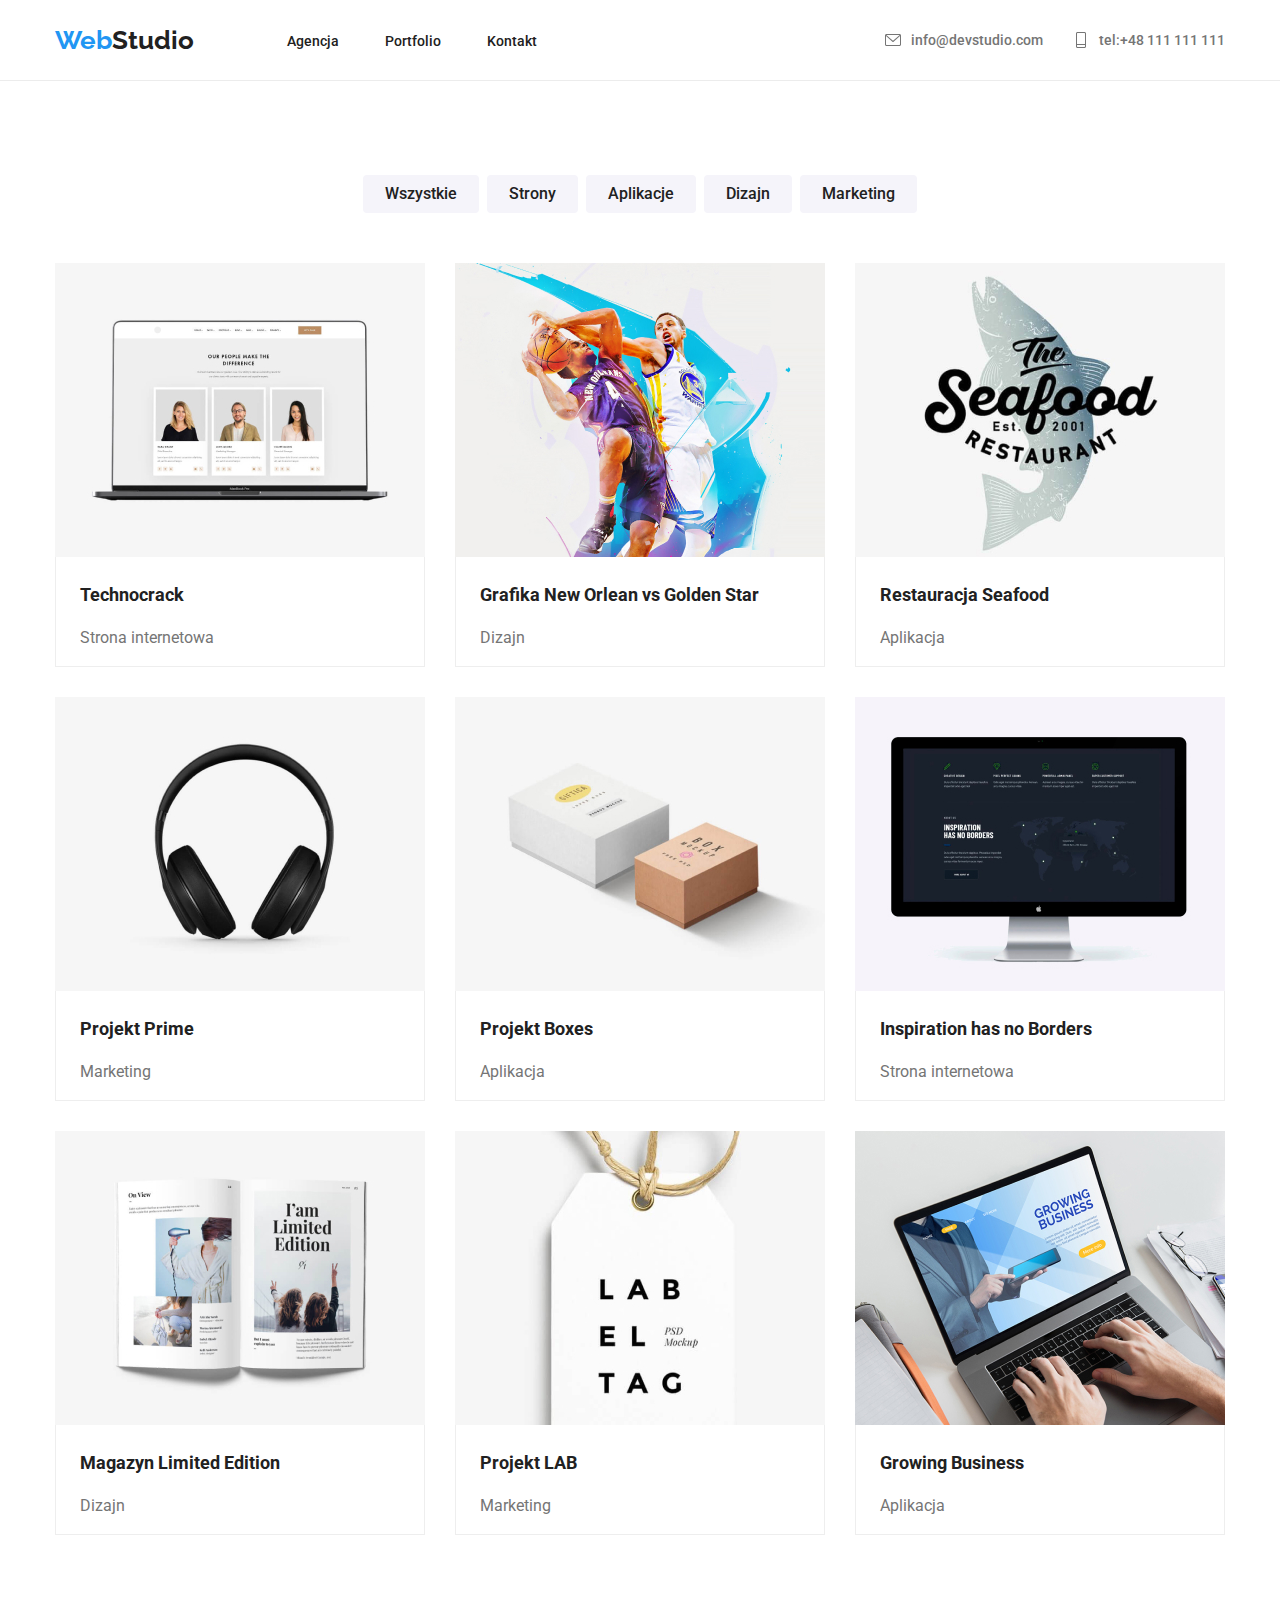
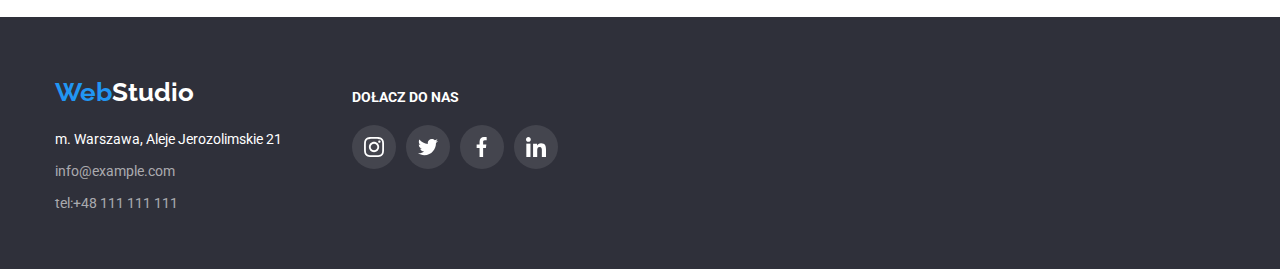
==== portfolio.html @ 484df1f5 "Initial commit" ====
<!DOCTYPE html>
<html lang="en">
  <head>
    <meta charset="UTF-8" />
    <meta http-equiv="x-ua-compatible" content="ie=edge" />
    <meta name="viewport" content="width=device-width, initial-scale=1.0" />
    <title>Document</title>
    <link href="css/style.css" rel="stylesheet" type="text/css" />
    <link rel="preconnect" href="https://fonts.googleapis.com" />
    <link rel="preconnect" href="https://fonts.gstatic.com" crossorigin />
    <link
      href="https://fonts.googleapis.com/css2?family=Raleway:wght@700&family=Roboto:wght@400;500;700;900&display=swap"
      rel="stylesheet"
    />
    <link
      rel="stylesheet"
      href="node_modules/modern-normalize/modern-normalize.css"
    />
  </head>

  <body>
    <header class="page-header">
      <div class="page-header-menu container">
        <a class="webstudio-up" href="index.html">
          <span style="color: #2196f3">Web</span>Studio
        </a>
        <nav>
          <ul class="menu">
            <li class="menu-list"><a class="menu-link" href="">Agencja</a></li>
            <li class="menu-list">
              <a class="menu-list" href="portfolio.html">Portfolio</a>
            </li>
            <li class="menu-list"><a class="menu-link" href="">Kontakt</a></li>
          </ul>
        </nav>

        <ul class="contacts">
          <li class="menu-icons">
            <a class="contacts-link" href="mailto:info@devstudio.com">
              <svg class="menu-icons-poczta">
                <use href="/images/sprite.svg/sprite.svg#icon-poczta"></use>
              </svg>
              info@devstudio.com
            </a>
          </li>

          <li class="menu-icons">
            <a class="contacts-link" href="tel:+48111111111">
              <svg class="menu-icons-telephone">
                <use href="/images/sprite.svg/sprite.svg#icon-telephone"></use>
              </svg>
              tel:+48 111 111 111
            </a>
          </li>
        </ul>
      </div>
    </header>

    <main>
      <section class="second-button">
        <div class="container">
          <ul class="second-button">
            <li class="second-page-button">
              <button type="button">Wszystkie</button>
            </li>
            <li class="second-page-button">
              <button type="button">Strony</button>
            </li>
            <li class="second-page-button">
              <button type="button">Aplikacje</button>
            </li>
            <li class="second-page-button">
              <button type="button">Dizajn</button>
            </li>
            <li class="second-page-button">
              <button type="button">Marketing</button>
            </li>
          </ul>
        </div>
      </section>

      <section class="pictures-portfolio">
        <div class="container">
          <ul class="picture">
            <li class="picture-title">
              <figure class="pictures">
                <img src="./images/12.jpg" />
                <figcaption>
                  <h5 class="picture-title">Technocrack</h5>
                  <p class="picture-title-type">Strona internetowa</p>
                </figcaption>
              </figure>
            </li>

            <li class="picture-title">
              <figure class="pictures">
                <img src="./images/9.jpg" />
                <figcaption>
                  <h5 class="picture-title">
                    Grafika New Orlean vs Golden Star
                  </h5>
                  <p class="picture-title-type">Dizajn</p>
                </figcaption>
              </figure>
            </li>

            <li class="picture-title">
              <figure class="pictures">
                <img src="./images/10.jpg" />
                <figcaption>
                  <h5 class="picture-title">Restauracja Seafood</h5>
                  <p class="picture-title-type">Aplikacja</p>
                </figcaption>
              </figure>
            </li>

            <li class="picture-title">
              <figure class="pictures">
                <img src="./images/11.jpg" />
                <figcaption>
                  <h5 class="picture-title">Projekt Prime</h5>
                  <p class="picture-title-type">Marketing</p>
                </figcaption>
              </figure>
            </li>

            <li class="picture-title">
              <figure class="pictures">
                <img src="./images/4.jpg" />
                <figcaption>
                  <h5 class="picture-title">Projekt Boxes</h5>
                  <p class="picture-title-type">Aplikacja</p>
                </figcaption>
              </figure>
            </li>

            <li class="picture-title">
              <figure class="pictures">
                <img src="./images/5.jpg" />
                <figcaption>
                  <h5 class="picture-title">Inspiration has no Borders</h5>
                  <p class="picture-title-type">Strona internetowa</p>
                </figcaption>
              </figure>
            </li>

            <li class="picture-title">
              <figure class="pictures">
                <img src="./images/6.jpg" />
                <figcaption>
                  <h5 class="picture-title">Magazyn Limited Edition</h5>
                  <p class="picture-title-type">Dizajn</p>
                </figcaption>
              </figure>
            </li>

            <li class="picture-title">
              <figure class="pictures">
                <img src="./images/7.jpg" />
                <figcaption>
                  <h5 class="picture-title">Projekt LAB</h5>
                  <p class="picture-title-type">Marketing</p>
                </figcaption>
              </figure>
            </li>

            <li class="picture-title">
              <figure class="pictures">
                <img src="./images/8.jpg" />
                <figcaption>
                  <h5 class="picture-title">Growing Business</h5>
                  <p class="picture-title-type">Aplikacja</p>
                </figcaption>
              </figure>
            </li>
          </ul>
        </div>
      </section>
    </main>

    <footer class="footer">
      <div class="page-footer-items container">
        <div class="page-footer">
          <a class="webstudio-down" href="index.html">
            <span style="color: #2196f3">Web</span>Studio
          </a>

          <address class="address">
            <ul class="contact-2">
              <li class="contacts-address">
                m. Warszawa, Aleje Jerozolimskie 21
              </li>
              <li class="contacts-email">
                <a href="mailto:info@example.com">info@example.com</a>
              </li>
              <li class="contacts-telephone">
                <a href="tel:+48111111111">tel:+48 111 111 111</a>
              </li>
            </ul>
          </address>
        </div>

        <div class="join-us-icons">
          <h4 class="join-us-title">DOŁACZ DO NAS</h4>
          <ul class="join-us-list">
            <li class="join-us">
              <a class="join-us-footer" href="#">
                <svg class="join-us-footer-icons">
                  <use
                    href="/images/sprite.svg/sprite.svg#icon-instagram"
                  ></use>
                </svg>
              </a>
            </li>

            <li class="join-us">
              <a class="join-us-footer" href="#">
                <svg class="join-us-footer-icons">
                  <use href="/images/sprite.svg/sprite.svg#icon-bird"></use>
                </svg>
              </a>
            </li>

            <li class="join-us">
              <a class="join-us-footer" href="#">
                <svg class="join-us-footer-icons">
                  <use href="/images/sprite.svg/sprite.svg#icon-facebook"></use>
                </svg>
              </a>
            </li>

            <li class="join-us">
              <a class="join-us-footer" href="#">
                <svg class="join-us-footer-icons">
                  <use href="/images/sprite.svg/sprite.svg#icon-linkedin"></use>
                </svg>
              </a>
            </li>
          </ul>
        </div>
      </div>
    </footer>
  </body>
</html>
---- css/style.css ----
:root {
    --pure-white: #FFFFFF;
    --white: #F5F4FA;
    --grey-dark: #212121;
    --grey: #757575;
    --hover: #2196F3;
}

*,
*::before,
*::after {
    box-sizing: border-box;
    margin: 0;
    padding: 0;
}

body {
    font-family: 'Roboto', 'Relaway', sans-serif;
    font-style: normal;
    background: #FFFFFF;
}

* {
    list-style-type: none;
}

.nasz-zespół {
    background: var(--white);
}

a {
    text-decoration: none;
    color: var(--grey-dark);
}

.menu a,
.contacts a {
    font-weight: 500;
    font-size: 14px;
}

.menu a:hover,
.contacts a:hover {
    color: var(--hover);
}

.contacts a {
    color: var(--grey);
}

.webstudio-up {
    cursor: pointer;
    font-family: 'Raleway';
    font-weight: 700;
    font-size: 26px;
    line-height: 1.19;
    margin-right: 93px;
}

.webstudio-down {
    display: block;
    font-family: 'Raleway';
    margin-top: 60px;
    font-style: normal;
    font-weight: 700;
    font-size: 26px;
    line-height: 1.19;
    color: var(--pure-white);
    cursor: pointer;
} 

.main-title-page {
    font-weight: 900;
    font-size: 44px;
    line-height: 1.36;
    text-align: center;
    color: var(--pure-white);
}

.main-title button {
    font-weight: 700;
    font-size: 16px;
    line-height: 1.9;
    display: flex;
    color: var(--pure-white);
    background: var(--hover);
    border: none;
    cursor: pointer;
    font-family: inherit;
}
.second-page-button button {
    font-weight: 500;
    font-size: 16px;
    line-height: 1.6;
    color: var(--grey-dark);
    background: var(--white);
    border-radius: 4px;
    font-family: inherit;
    border: none;
}

.second-page-button button:hover {
    background: var(--hover);
    color: var(--pure-white);
}

.lorem-ipsum h6 {
    font-weight: 700;
    font-size: 14px;
    line-height: 1.14;
    color: var(--grey-dark);
}

.lorem-ipsum p {
    font-weight: 400;
    font-size: 14px;
    line-height: 1.7;
    letter-spacing: 0.03em;
    color: var(--grey);
}

.title,
.customers {
    font-weight: 700;
    font-size: 36px;
    line-height: 1.17;
    color: var(--grey-dark);
}

.John-Doe {
    font-weight: 500;
    font-size: 16px;
    line-height: 1.19;
    color: var(--grey-dark);
}

.description {
    font-weight: 400;
    font-size: 16px;
    line-height: 1.19;
    color: var(--grey);
}

.footer{
    display: block;
    background-color: #2F303A;
    min-width: 100%;
    font-weight: 400;
    font-size: 14px;
    line-height: 1.7;
    color: var(--pure-white);
    font-family: inherit;
}

.picture-title {
    font-weight: 700;
    font-size: 18px;
    line-height: 2;
    color: var(--grey-dark);
}
.picture-title-type {
    font-weight: 400;
    font-size: 16px;
    line-height: 1.9;
    color: var(--grey);
}

/* position and background */

img {
    display: block;
}

.container {
    max-width: 1200px;
    padding: 0 15px;
    align-items: center;
    margin: 0 auto;
}

header .container {
    display:flex;
    align-items: center;
    height: 80px;
    background: #FFFFFF;
}

.page-header {
    border-bottom: 1px solid #ECECEC;
}

.menu {
    display: flex;
}

.menu-list:not(:last-child) {
    margin-right: 46px;
}

.main-title button {
    display: block;
    width: 200px;
    box-shadow: 0px 4px 4px rgba(0, 0, 0, 0.15);
    border-radius: 4px;
    padding: 10px 41px 10px 42px;
    margin: 30px auto 0;
}

.main-title {
    display: flex;
    text-align: center;
    align-items: center;
    background-color: #2F303A;
    background-image:
        linear-gradient(rgba(47, 48, 58, 0.4),
                        rgba(47, 48, 58, 0.4)),
                         url("/images/tło.jpg");
    background-repeat: no-repeat;
    background-size: cover;
    height: 600px;
}

.main-title-page {
    width: 626px;
}

.section {
    padding-top: 94px;
    padding-bottom: 94px;
}

.lorem-ipsum {
    display: flex;
    align-items: center;
}

.lorem-ipsum p {
    width: 270px;
    height: 75px;
}

.lorem-ipsum li {
    margin-right: 30px;
}

.lorem-ipsum h6 {
    margin-bottom: 10px;
}

.occupation {
    display: flex;
    text-align: center;
}

.occupation li:not(:last-child) {
    margin-right:30px;
}

h2 {
    margin-bottom: 50px;
    text-align: center;
}

h3 {
    text-align: center;
    margin-bottom: 50px;
}

.customers {
    text-align: center;
}

.team {
    display: flex;
    text-align: center;
    align-items: center;
}

.John-Doe {
    margin-top: 30px;
    margin-bottom: 10px;
    text-align: center;
}

.team-1 {
    background: #FFFFFF;
    box-shadow: 0px 1px 3px rgba(0, 0, 0, 0.12), 0px 1px 1px rgba(0, 0, 0, 0.14), 0px 2px 1px rgba(0, 0, 0, 0.2);
    border-radius: 0px 0px 4px 4px;
    width: 270px;
    height: 428px;
}

.team-members-1:not(:last-of-type) {
    margin-right: 30px;
}

.second-page-button button {
    display: flex;
    background: #F5F4FA;
    border-radius: 4px;
    padding: 6px 22px 6px 22px;
    text-align: center;
    margin-top: 94px;
    margin-bottom: 50px;
}

.second-button {
    display: flex;
    text-align: center;
}

.second-page-button:not(:last-child) {
    margin-right: 8px;
}

.picture {
    display: flex;
    flex-wrap: wrap;
    margin-bottom: 82px;
}

.pictures:hover {
    box-shadow: 1px 4px 6px rgba(0, 0, 0, 0.16),
                0px 4px 4px rgba(0, 0, 0, 0.06),
                0px 1px 1px rgba(0, 0, 0, 0.12);
}

.pictures {
    cursor: pointer;
}

.picture figcaption {
    border-right: 1px solid #EEEEEE;
    border-left: 1px solid #EEEEEE;
    border-bottom: 1px solid #EEEEEE;
    width: 370px ;
    height: 110px;
}

.picture li:nth-child(3n+2) {
    margin-right: 30px;
    margin-left: 30px;
}

.picture li:nth-last-child(5),
.picture li:nth-last-child(8) {
    margin-bottom: 30px;
}

h5 {
    padding-left: 24px;
    padding-top: 20px;
}

.picture-title-type {
    margin-top: 10px;
    margin-left: 24px;
}

footer {
    height: 252px;
}

address {
    font: inherit;
    margin-top: 20px;
}

.contacts-address,
.contacts-email {
    margin-bottom: 8px;
}

.contacts-email,
.contacts-telephone {
        font-size: 14px;
        line-height: 24px;
        color: rgba(255, 255, 255, 0.6);
}
.social-icons {
    width: 20px;
    height: 20px;
}

.social-list {
    display: flex;
    align-items: center;
    justify-content: center;
    margin-top: 12px;
}

.social-link-item {
    display: block;
    height: 44px;
    width: 44px;
    border-radius: 50%;
}

.social-list-item:not(:last-child) {
    margin-right: 10px;

}

.social-icons {
    fill:#AFB1B8;
}

.social-link-item:hover svg {
    fill:#FFFFFF
}

.social-link-item:hover {
    background-color: var(--hover);
}

.social-icons {
    margin: 12px;
}

.social-list-item-menu:hover {
   color: var(--hover);
   fill: var(--hover);
}

.contacts {
    display: flex;
    align-items: center;
    justify-content: center;
    margin-left: auto;
}
.menu-icons a {
    display: flex;
    align-items: center;
    justify-content: center;
}

.menu-icons-telephone {
    display: block;
    fill: #757575;
    max-width: 16px;
    max-height: 16px;
    margin-left: 30px;
    margin-right: 10px;
}

.menu-icons-poczta {
    display: block;
    fill:#757575;
    max-width: 16px;
    height: auto;
    margin-right: 10px;
}

.menu-icons:hover {
    color:var(--hover)
}

.menu-icons:hover svg {
    fill: var(--hover)
}

.lorem-ipsum-picture {
    display: flex;
    justify-content: space-between;
}

.lorem-ipsum-picture-1 {
        display: flex;
        align-items: center;
        justify-content: center;
        width: 270px;
        height: 120px;
        background-color: #F5F4FA;
        margin-top: 94px;
        margin-bottom: 30px;
}

.lorem-ipsum-picture-item-above{
    width: 65.32px;
    height: 70px;
}

.lorem-ipsum-picture-item {
    cursor: default;
}

.our-customers {
    display: flex;
    justify-content: space-between;
    margin-bottom: 94px;
}

.customers {
    margin-top: 50px;
}

.our-customers-items {
    display: flex;
    text-align: center;
    justify-content: center;
    height: 92px;
    width: 170px;
    margin-top: 50px;
    border: 1px solid #AFB1B8; border-radius:4px;
    cursor: pointer;
}

.our-customers-icons  {
    margin: 16px 32px;
    max-height: 52px;
    max-width: 94px;
    display: block;
    fill: #AFB1B8;
}

.our-customers-icons {
    display: flex;
    text-align: center;
    justify-content: center;
}

.our-customers-items:hover {
    background-color: var(--pure-white);
    border: 1px solid var(--hover);
}

.our-customers-items:hover svg{
    fill: var(--hover);
}

.social-list-item-menu {
    display: flex;
    fill: #757575;
}

.join-us-footer-icons {
    width: 20px;
    height: 20px;
}
.join-us-footer {
    display: flex;
    align-items: center;
    justify-content: center;
    fill: #FFFFFF;
}

.join-us {
    background-color: rgba(255, 255, 255, 0.1);
    align-items: center;
    justify-content: center;
    display: flex;
    height: 44px;
    width: 44px;
    border-radius: 50%;
}

.join-us-list {
    display: flex;
    gap: 10px;
}

.join-us:hover {
    background-color: var(--hover);
}

.contact-2 a {
    color: rgba(255, 255, 255, 0.6)
}
.page-footer-items{
    display: flex;
}

.join-us-icons {
    min-height: 252px; 
    justify-content: flex-start;
    margin-left: 70px;
}

.join-us-title {
    margin-top: 72px;
    margin-bottom: 20px;
    font-weight: 700px; 
    font-size: 14px; 
    line-height: 16.41px;
} 

.page-footer{
    min-height: 252px;
    justify-content: flex-start;
    }
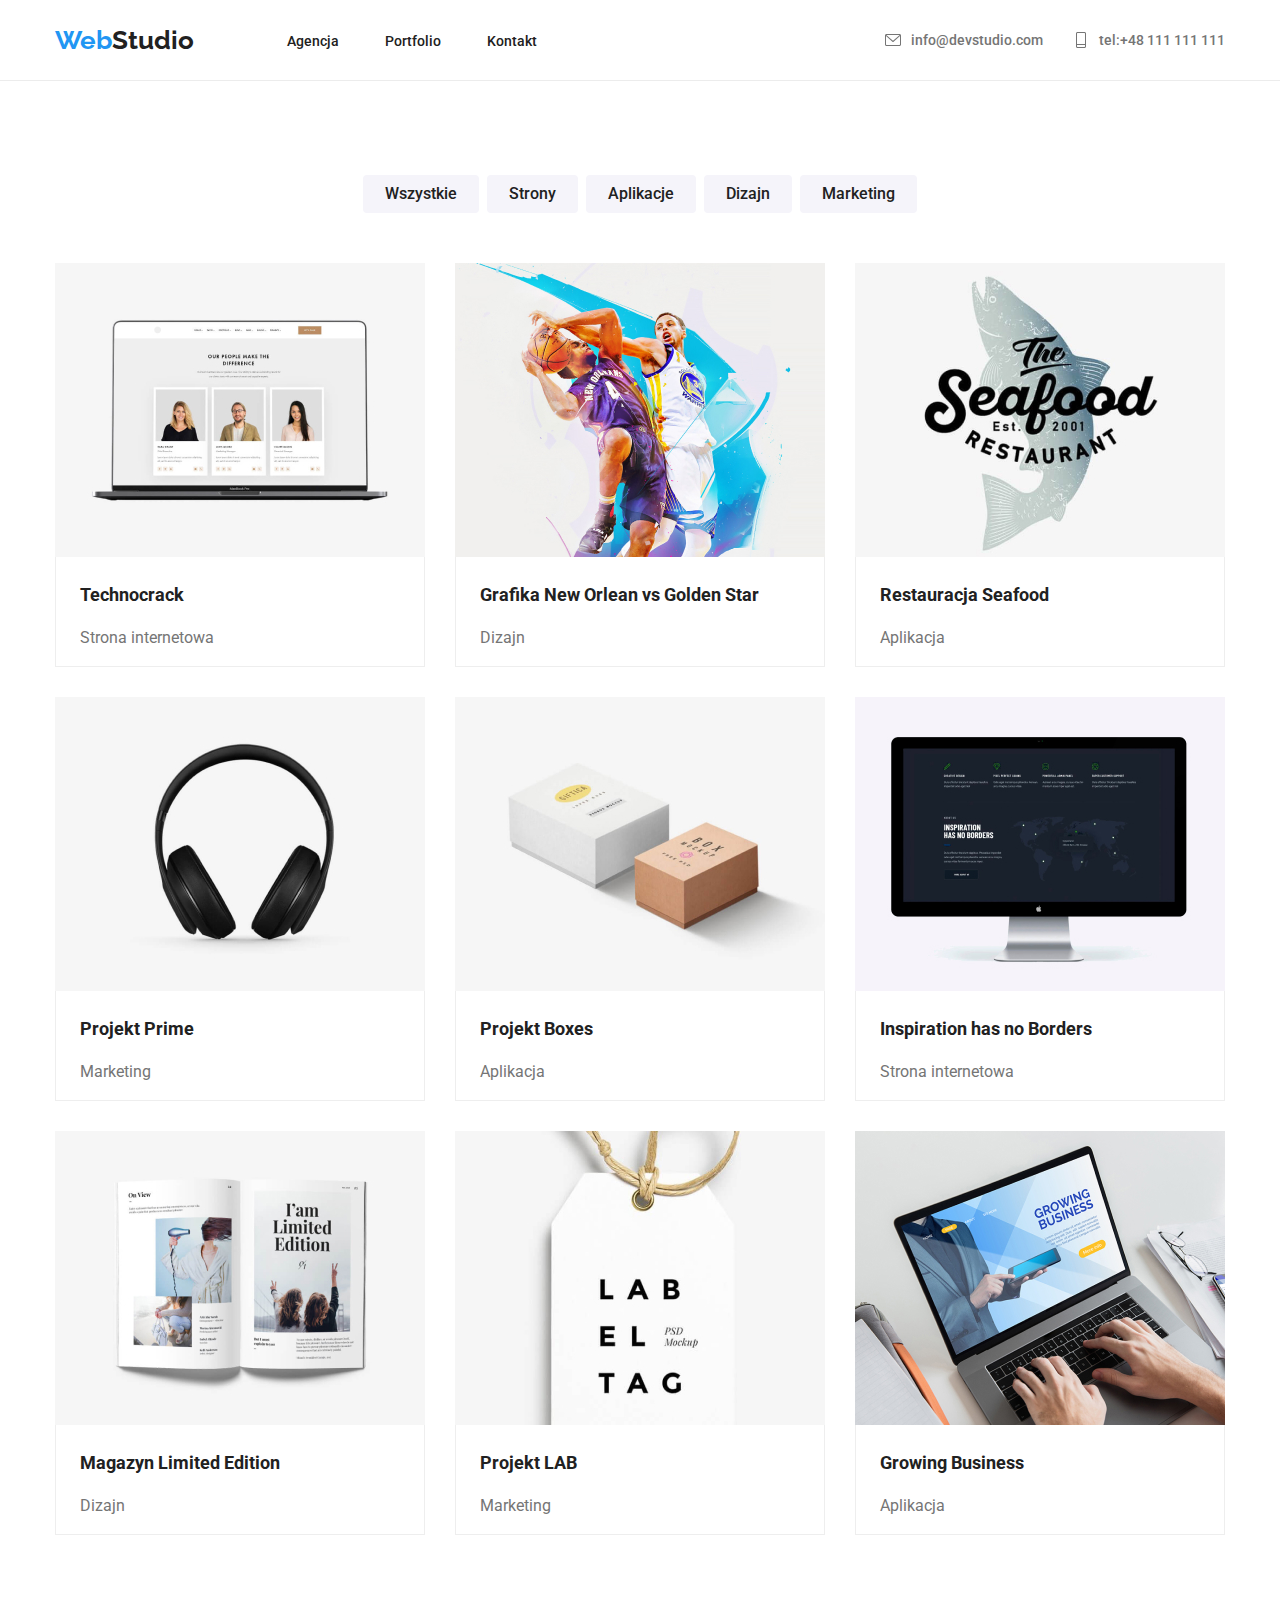
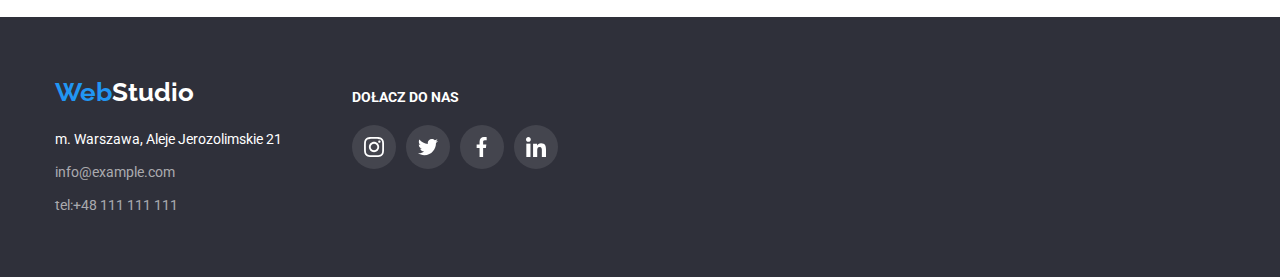
==== commit a743f47a: "Poprawione zadanie 4" ====
--- a/portfolio.html
+++ b/portfolio.html
@@ -38,7 +38,7 @@
           <li class="menu-icons">
             <a class="contacts-link" href="mailto:info@devstudio.com">
               <svg class="menu-icons-poczta">
-                <use href="/images/sprite.svg/sprite.svg#icon-poczta"></use>
+                <use href="./images/sprite.svg/sprite.svg#icon-poczta"></use>
               </svg>
               info@devstudio.com
             </a>
@@ -47,7 +47,9 @@
           <li class="menu-icons">
             <a class="contacts-link" href="tel:+48111111111">
               <svg class="menu-icons-telephone">
-                <use href="/images/sprite.svg/sprite.svg#icon-telephone"></use>
+                <use
+                  href="./images/sprite.svg/sprite.svg#icon-telephone"
+                ></use>
               </svg>
               tel:+48 111 111 111
             </a>
@@ -207,7 +209,7 @@
               <a class="join-us-footer" href="#">
                 <svg class="join-us-footer-icons">
                   <use
-                    href="/images/sprite.svg/sprite.svg#icon-instagram"
+                    href="./images/sprite.svg/sprite.svg#icon-instagram"
                   ></use>
                 </svg>
               </a>
@@ -216,23 +218,27 @@
             <li class="join-us">
               <a class="join-us-footer" href="#">
                 <svg class="join-us-footer-icons">
-                  <use href="/images/sprite.svg/sprite.svg#icon-bird"></use>
-                </svg>
-              </a>
-            </li>
-
-            <li class="join-us">
-              <a class="join-us-footer" href="#">
-                <svg class="join-us-footer-icons">
-                  <use href="/images/sprite.svg/sprite.svg#icon-facebook"></use>
-                </svg>
-              </a>
-            </li>
-
-            <li class="join-us">
-              <a class="join-us-footer" href="#">
-                <svg class="join-us-footer-icons">
-                  <use href="/images/sprite.svg/sprite.svg#icon-linkedin"></use>
+                  <use href="./images/sprite.svg/sprite.svg#icon-bird"></use>
+                </svg>
+              </a>
+            </li>
+
+            <li class="join-us">
+              <a class="join-us-footer" href="#">
+                <svg class="join-us-footer-icons">
+                  <use
+                    href="./images/sprite.svg/sprite.svg#icon-facebook"
+                  ></use>
+                </svg>
+              </a>
+            </li>
+
+            <li class="join-us">
+              <a class="join-us-footer" href="#">
+                <svg class="join-us-footer-icons">
+                  <use
+                    href="./images/sprite.svg/sprite.svg#icon-linkedin"
+                  ></use>
                 </svg>
               </a>
             </li>
--- a/css/style.css
+++ b/css/style.css
@@ -60,7 +60,6 @@
 .webstudio-down {
     display: block;
     font-family: 'Raleway';
-    margin-top: 60px;
     font-style: normal;
     font-weight: 700;
     font-size: 26px;
@@ -102,6 +101,9 @@
 .second-page-button button:hover {
     background: var(--hover);
     color: var(--pure-white);
+    box-shadow: 0px 2px rgba(0, 0, 0, 0.12),
+                0px 1px rgba(0, 0, 0, 0.08),
+                0px 3px rgba(0, 0, 0, 0.1);
 }
 
 .lorem-ipsum h6 {
@@ -174,7 +176,6 @@
 .container {
     max-width: 1200px;
     padding: 0 15px;
-    align-items: center;
     margin: 0 auto;
 }
 
@@ -302,6 +303,7 @@
     text-align: center;
     margin-top: 94px;
     margin-bottom: 50px;
+    cursor: pointer;
 }
 
 .second-button {
@@ -317,7 +319,7 @@
     display: flex;
     flex-wrap: wrap;
     margin-bottom: 82px;
-}
+} 
 
 .pictures:hover {
     box-shadow: 1px 4px 6px rgba(0, 0, 0, 0.16),
@@ -358,7 +360,7 @@
 }
 
 footer {
-    height: 252px;
+padding: 60px 0;
 }
 
 address {
@@ -368,7 +370,7 @@
 
 .contacts-address,
 .contacts-email {
-    margin-bottom: 8px;
+    margin-bottom: 9px;
 }
 
 .contacts-email,
@@ -417,10 +419,10 @@
     margin: 12px;
 }
 
-.social-list-item-menu:hover {
+/* .social-list-item-menu:hover {
    color: var(--hover);
    fill: var(--hover);
-}
+} */
 
 .contacts {
     display: flex;
@@ -542,25 +544,29 @@
     align-items: center;
     justify-content: center;
     fill: #FFFFFF;
-}
-
-.join-us {
     background-color: rgba(255, 255, 255, 0.1);
-    align-items: center;
-    justify-content: center;
-    display: flex;
     height: 44px;
     width: 44px;
     border-radius: 50%;
 }
 
+.join-us {
+    align-items: center;
+    justify-content: center;
+    display: flex; 
+}
+
 .join-us-list {
     display: flex;
     gap: 10px;
 }
 
-.join-us:hover {
+.join-us-footer:hover {
     background-color: var(--hover);
+}
+
+.join-us-footer:hover svg{
+   fill: #fff;
 }
 
 .contact-2 a {
@@ -571,20 +577,18 @@
 }
 
 .join-us-icons {
-    min-height: 252px; 
     justify-content: flex-start;
     margin-left: 70px;
 }
 
 .join-us-title {
-    margin-top: 72px;
+    margin-top: 12px;
     margin-bottom: 20px;
-    font-weight: 700px; 
+    font-weight: 700; 
     font-size: 14px; 
     line-height: 16.41px;
 } 
 
 .page-footer{
-    min-height: 252px;
     justify-content: flex-start;
     }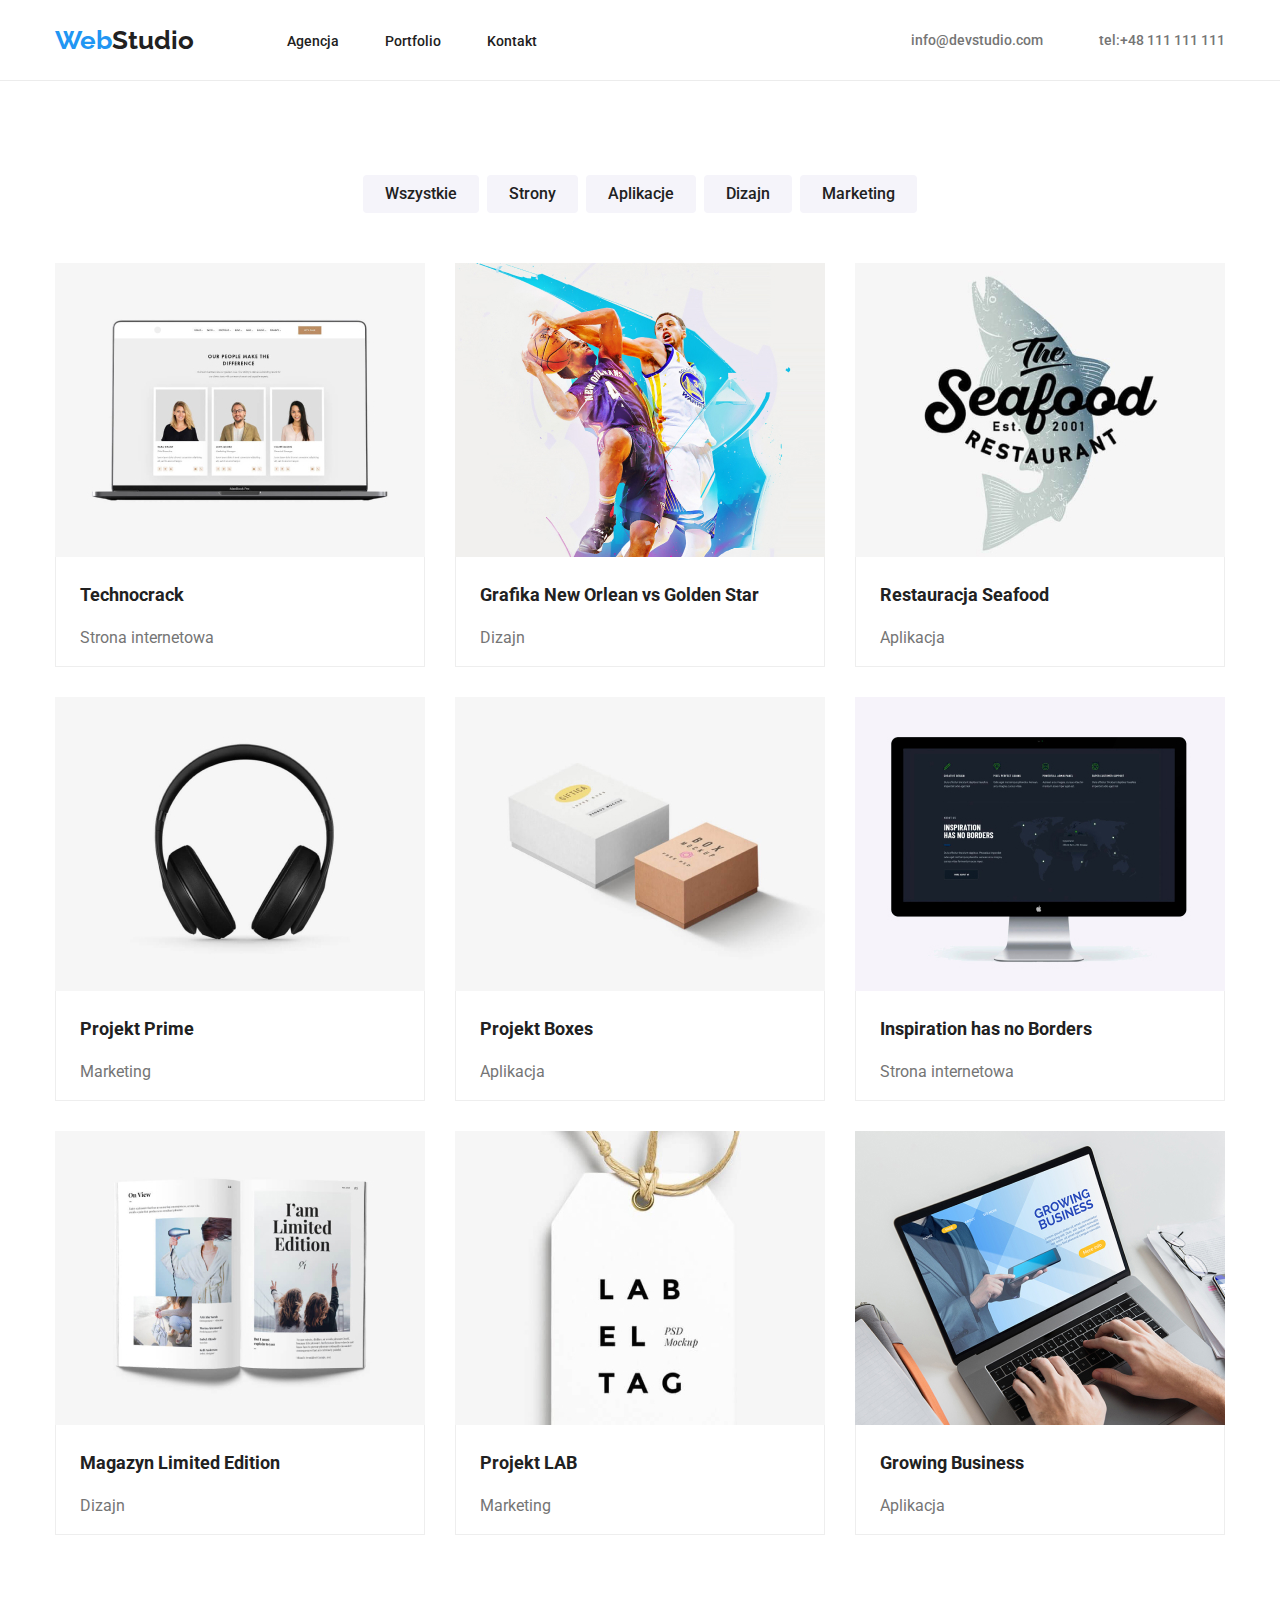
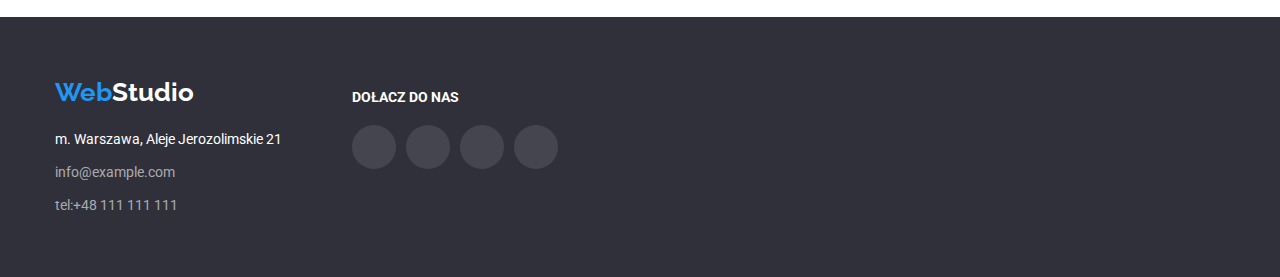
==== commit 7e991e0b: "POPRAWIONE ZADANIE 4" ====
--- a/portfolio.html
+++ b/portfolio.html
@@ -38,7 +38,7 @@
           <li class="menu-icons">
             <a class="contacts-link" href="mailto:info@devstudio.com">
               <svg class="menu-icons-poczta">
-                <use href="./images/sprite.svg/sprite.svg#icon-poczta"></use>
+                <use href="./images/sprite.svg#icon-poczta"></use>
               </svg>
               info@devstudio.com
             </a>
@@ -48,7 +48,7 @@
             <a class="contacts-link" href="tel:+48111111111">
               <svg class="menu-icons-telephone">
                 <use
-                  href="./images/sprite.svg/sprite.svg#icon-telephone"
+                  href="./imagessprite.svg#icon-telephone"
                 ></use>
               </svg>
               tel:+48 111 111 111
@@ -209,7 +209,7 @@
               <a class="join-us-footer" href="#">
                 <svg class="join-us-footer-icons">
                   <use
-                    href="./images/sprite.svg/sprite.svg#icon-instagram"
+                    href="./images/sprite.svg#icon-instagram"
                   ></use>
                 </svg>
               </a>
@@ -218,7 +218,7 @@
             <li class="join-us">
               <a class="join-us-footer" href="#">
                 <svg class="join-us-footer-icons">
-                  <use href="./images/sprite.svg/sprite.svg#icon-bird"></use>
+                  <use href="./images/sprite.svg#icon-bird"></use>
                 </svg>
               </a>
             </li>
@@ -227,7 +227,7 @@
               <a class="join-us-footer" href="#">
                 <svg class="join-us-footer-icons">
                   <use
-                    href="./images/sprite.svg/sprite.svg#icon-facebook"
+                    href="./images/sprite.svg#icon-facebook"
                   ></use>
                 </svg>
               </a>
@@ -237,7 +237,7 @@
               <a class="join-us-footer" href="#">
                 <svg class="join-us-footer-icons">
                   <use
-                    href="./images/sprite.svg/sprite.svg#icon-linkedin"
+                    href="./images/sprite.svg#icon-linkedin"
                   ></use>
                 </svg>
               </a>
